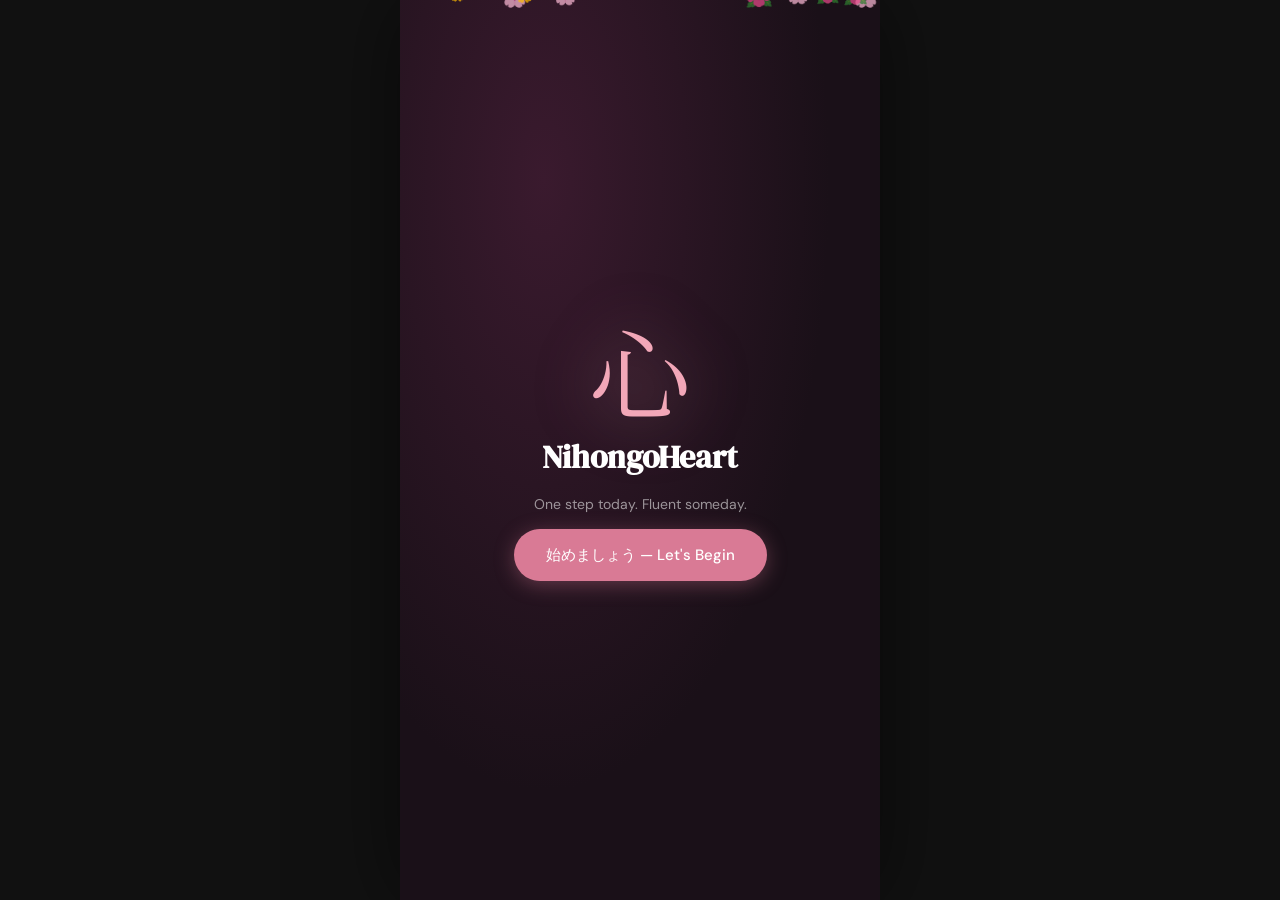
==== index.html @ d790dac0 "Update index.html" ====
<!DOCTYPE html>
<html lang="en">
<head>
<meta charset="UTF-8">
<meta name="viewport" content="width=device-width, initial-scale=1.0">
<title>NihongoHeart 心</title>
<link href="https://fonts.googleapis.com/css2?family=Noto+Serif+JP:wght@300;400;600&family=DM+Serif+Display:ital@0;1&family=DM+Sans:wght@300;400;500&display=swap" rel="stylesheet">
<style>
:root {
  --sakura:#f2a7b8; --sakura-deep:#d97a95; --ink:#1a1018;
  --paper:#fdf8f4; --warm-white:#fff9f5; --cream:#f5ede2;
  --moss:#5a7a5a; --gold:#c4923a; --slate:#4a3f4a; --muted:#8a7a8a;
  --border:rgba(26,16,24,0.12);
  --font-serif:'DM Serif Display','Noto Serif JP',serif;
  --font-body:'DM Sans',system-ui,sans-serif;
  --font-jp:'Noto Serif JP',serif;
}
*,*::before,*::after{box-sizing:border-box;margin:0;padding:0}
html,body{width:100%;height:100%;background:#111;font-family:var(--font-body);-webkit-font-smoothing:antialiased}

/* SCREEN SYSTEM */
.screen{position:fixed;inset:0;background:var(--paper);display:none;flex-direction:column;overflow:hidden;max-width:480px;margin:0 auto;opacity:0;transform:translateY(16px);transition:opacity .3s,transform .3s}
.screen.active{display:flex;opacity:1;transform:translateY(0)}
@media(min-width:480px){.screen{box-shadow:0 0 80px rgba(0,0,0,.5)}}

/* SPLASH */
#screen-splash{background:var(--ink);align-items:center;justify-content:center;text-align:center}
.splash-bg{position:absolute;inset:0;background:radial-gradient(ellipse at 30% 20%,#3a1a2e,var(--ink) 60%);pointer-events:none}
.splash-content{position:relative;z-index:2;display:flex;flex-direction:column;align-items:center;gap:16px;padding:40px 32px}
.kanji-hero{font-family:var(--font-jp);font-size:100px;color:var(--sakura);line-height:1;text-shadow:0 0 60px rgba(242,167,184,.5);animation:breathe 4s ease-in-out infinite}
@keyframes breathe{0%,100%{transform:scale(1)}50%{transform:scale(1.04)}}
.app-name{font-family:var(--font-serif);font-size:32px;color:#fff}
.tagline{font-size:14px;color:rgba(255,255,255,.55)}
.petals-container{position:absolute;inset:0;pointer-events:none;overflow:hidden;z-index:1}
.petal{position:absolute;top:-20px;animation:fallPetal linear infinite;opacity:.7}
@keyframes fallPetal{0%{transform:translateY(-20px) rotate(0deg);opacity:.8}100%{transform:translateY(110vh) rotate(720deg);opacity:0}}

/* BUTTONS */
.btn-primary{background:var(--sakura-deep);color:#fff;border:none;padding:16px 32px;border-radius:999px;font-family:var(--font-body);font-size:15px;font-weight:500;cursor:pointer;width:100%;max-width:320px;transition:transform .15s,background .15s;box-shadow:0 4px 20px rgba(217,122,149,.35)}
.btn-primary:hover{background:#c96a85;transform:translateY(-1px)}
.btn-primary:active{transform:translateY(0)}
.btn-secondary{background:transparent;border:1.5px solid var(--sakura-deep);color:var(--sakura-deep);padding:12px 28px;border-radius:999px;font-size:14px;font-weight:500;cursor:pointer;width:100%;max-width:320px}
.btn-secondary:hover{background:rgba(217,122,149,.08)}

/* ONBOARDING */
.onboarding-wrap{flex:1;display:flex;flex-direction:column;align-items:center;justify-content:center;padding:40px 28px;gap:20px;text-align:center}
.hana-avatar{font-size:52px;animation:bob 3s ease-in-out infinite}
@keyframes bob{0%,100%{transform:translateY(0)}50%{transform:translateY(-6px)}}
.onboarding-wrap h2{font-family:var(--font-serif);font-size:26px;color:var(--ink);line-height:1.25}
.ob-subtitle{font-size:14px;color:var(--muted);line-height:1.6;max-width:300px}
.ob-subtitle strong{color:var(--ink)}
.ob-subtitle small{font-size:12px}
.text-input{width:100%;max-width:320px;border:1.5px solid var(--border);border-radius:20px;padding:14px 18px;font-size:15px;font-family:var(--font-body);background:var(--warm-white);color:var(--ink);outline:none;transition:border-color .2s}
.text-input:focus{border-color:var(--sakura-deep);box-shadow:0 0 0 3px rgba(217,122,149,.15)}
.ob-progress{display:flex;justify-content:center;gap:8px;padding:20px}
.ob-dot{width:8px;height:8px;border-radius:50%;background:var(--border);transition:all .3s}
.ob-dot.active{background:var(--sakura-deep);transform:scale(1.3)}
.ob-dot.done{background:var(--moss)}
.api-hint{font-size:12px;color:var(--muted)}
.api-hint a{color:var(--sakura-deep)}

/* CHOICE CARDS */
.choice-grid{display:grid;grid-template-columns:1fr 1fr;gap:12px;width:100%;max-width:320px}
.choice-card{display:flex;flex-direction:column;align-items:center;gap:8px;padding:18px 12px;border:1.5px solid var(--border);border-radius:20px;background:var(--warm-white);font-size:13px;color:var(--slate);cursor:pointer;transition:all .2s}
.choice-card:hover{border-color:var(--sakura);background:rgba(242,167,184,.08)}
.choice-card.selected{border-color:var(--sakura-deep);background:rgba(217,122,149,.12);color:var(--sakura-deep);font-weight:500}
.choice-card .card-emoji{font-size:28px}

/* TIME CARDS */
.time-options{display:flex;gap:12px;width:100%;max-width:320px}
.time-card{flex:1;display:flex;flex-direction:column;align-items:center;gap:4px;padding:20px 8px;border:1.5px solid var(--border);border-radius:20px;background:var(--warm-white);cursor:pointer;transition:all .2s}
.time-card:hover{border-color:var(--sakura);background:rgba(242,167,184,.08)}
.time-card.selected{border-color:var(--sakura-deep);background:rgba(217,122,149,.12)}
.time-num{font-family:var(--font-serif);font-size:36px;color:var(--ink)}
.time-unit{font-size:11px;color:var(--muted);text-transform:uppercase;letter-spacing:1px}
.time-label{font-size:11px;color:var(--slate);margin-top:4px}

/* BLOCKER TAGS */
.blocker-list{display:flex;flex-wrap:wrap;gap:10px;max-width:320px;justify-content:center}
.blocker-tag{padding:10px 16px;border:1.5px solid var(--border);border-radius:999px;background:var(--warm-white);font-size:13px;color:var(--slate);cursor:pointer;transition:all .2s}
.blocker-tag:hover{border-color:var(--sakura)}
.blocker-tag.selected{border-color:var(--sakura-deep);background:rgba(217,122,149,.12);color:var(--sakura-deep);font-weight:500}

/* CHECK-IN */
.checkin-wrap{flex:1;padding:32px 24px;overflow-y:auto;display:flex;flex-direction:column;gap:24px}
.hana-bubble{display:flex;gap:12px;align-items:flex-start;background:var(--warm-white);border-radius:20px;padding:16px;border:1px solid var(--border)}
.hana-icon{font-size:28px;flex-shrink:0}
.hana-bubble p{font-size:15px;color:var(--slate);line-height:1.6}
.mood-label{font-size:14px;font-weight:500;color:var(--ink)}
.mood-row{display:flex;gap:8px}
.mood-btn{flex:1;display:flex;flex-direction:column;align-items:center;gap:4px;padding:12px 4px;border:1.5px solid var(--border);border-radius:20px;background:var(--warm-white);font-size:22px;cursor:pointer;transition:all .2s}
.mood-btn span{font-size:10px;color:var(--muted)}
.mood-btn:hover{border-color:var(--sakura);transform:scale(1.04)}
.mood-btn.selected{border-color:var(--sakura-deep);background:rgba(217,122,149,.1)}
#commitment-section{display:flex;flex-direction:column;gap:12px}

/* HOME */
.home-header{background:var(--ink);padding:48px 24px 24px;flex-shrink:0}
.home-top{display:flex;justify-content:space-between;align-items:flex-start;margin-bottom:16px}
.home-greet{font-size:13px;color:rgba(255,255,255,.5)}
.home-name{font-family:var(--font-serif);font-size:28px;color:#fff}
.xp-badge{display:flex;flex-direction:column;align-items:flex-end;gap:2px}
.xp-badge span:first-child{font-family:var(--font-jp);font-size:12px;color:var(--sakura)}
.xp-badge span:last-child{font-size:11px;color:rgba(255,255,255,.5)}
.streak-bar{display:flex;gap:16px}
.streak-item{font-size:13px;color:rgba(255,255,255,.6)}
.streak-item strong{color:var(--gold)}
.tasks-section{flex:1;padding:24px 20px;overflow-y:auto}
.section-title{font-size:12px;font-weight:500;letter-spacing:1px;text-transform:uppercase;color:var(--muted);margin-bottom:14px}
.task-list{display:flex;flex-direction:column;gap:12px}
.task-placeholder{text-align:center;padding:40px 20px;color:var(--muted);font-size:14px;display:flex;flex-direction:column;align-items:center;gap:16px}
.task-card{display:flex;align-items:center;gap:14px;background:var(--warm-white);border:1.5px solid var(--border);border-radius:20px;padding:16px;cursor:pointer;transition:all .2s}
.task-card:hover{border-color:var(--sakura);transform:translateX(3px)}
.task-card.completed{opacity:.55;border-color:var(--moss)}
.task-icon{font-size:28px;flex-shrink:0}
.task-info{flex:1}
.task-title{font-size:15px;font-weight:500;color:var(--ink)}
.task-meta{font-size:12px;color:var(--muted);margin-top:2px}
.task-xp{font-size:12px;color:var(--gold);font-weight:600}
.task-check{font-size:20px}
.unlock-section{padding:0 20px 12px}
.unlock-card{display:flex;align-items:center;gap:12px;background:rgba(196,146,58,.12);border:1.5px solid var(--gold);border-radius:20px;padding:14px 16px}
.unlock-icon{font-size:24px}
.unlock-card strong{font-size:14px;color:var(--ink)}
.unlock-card p{font-size:12px;color:var(--muted)}
.btn-unlock{margin-left:auto;background:var(--gold);color:#fff;border:none;padding:8px 16px;border-radius:999px;font-size:13px;cursor:pointer}
.fab-tutor{position:fixed;right:20px;bottom:80px;background:var(--sakura-deep);color:#fff;border:none;width:56px;height:56px;border-radius:50%;font-size:22px;cursor:pointer;display:flex;flex-direction:column;align-items:center;justify-content:center;gap:1px;box-shadow:0 4px 20px rgba(217,122,149,.4);z-index:10}
.fab-label{font-size:9px;font-family:var(--font-body);font-weight:500}

/* BOTTOM NAV */
.bottom-nav{display:flex;background:var(--warm-white);border-top:1px solid var(--border);padding:8px 4px;flex-shrink:0}
.nav-btn{flex:1;display:flex;flex-direction:column;align-items:center;gap:3px;background:none;border:none;font-size:20px;color:var(--muted);cursor:pointer;padding:6px 0;transition:color .2s}
.nav-btn span{font-size:10px;font-family:var(--font-body)}
.nav-btn.active,.nav-btn:hover{color:var(--sakura-deep)}

/* SCREEN HEADER */
.screen-header{display:flex;align-items:center;gap:12px;padding:52px 20px 16px;background:var(--warm-white);border-bottom:1px solid var(--border);flex-shrink:0}
.screen-header h2{font-family:var(--font-serif);font-size:22px;flex:1}
.back-btn{background:none;border:none;font-size:14px;color:var(--muted);cursor:pointer;padding:4px 0}
.counter-badge{background:var(--sakura);color:var(--ink);font-size:11px;font-weight:600;padding:4px 10px;border-radius:999px}

/* VOCAB */
.flashcard-arena{flex:1;display:flex;align-items:center;justify-content:center;padding:24px;perspective:1000px}
.flashcard{width:100%;max-width:340px;min-height:200px;position:relative;cursor:pointer;transform-style:preserve-3d;transition:transform .5s cubic-bezier(.23,1,.32,1)}
.flashcard.flipped{transform:rotateY(180deg)}
.card-front,.card-back{position:absolute;inset:0;border-radius:32px;display:flex;flex-direction:column;align-items:center;justify-content:center;gap:12px;padding:36px;backface-visibility:hidden;-webkit-backface-visibility:hidden;box-shadow:0 2px 16px rgba(26,16,24,.1)}
.card-front{background:var(--ink)}
.card-back{background:var(--warm-white);border:1.5px solid var(--border);transform:rotateY(180deg)}
.card-kanji{font-family:var(--font-jp);font-size:64px;color:var(--sakura);text-align:center}
.card-hint{font-size:12px;color:rgba(255,255,255,.4);letter-spacing:1px}
.card-reading{font-family:var(--font-jp);font-size:20px;color:var(--muted)}
.card-meaning{font-family:var(--font-serif);font-size:28px;color:var(--ink);text-align:center}
.card-example{font-size:13px;color:var(--muted);text-align:center;font-style:italic}
.card-actions{display:flex;gap:12px;padding:0 24px 16px}
.btn-forgot,.btn-knew{flex:1;padding:14px;border-radius:20px;font-size:14px;font-weight:500;cursor:pointer;border:none;transition:all .15s}
.btn-forgot{background:var(--cream);color:var(--slate)}
.btn-knew{background:var(--moss);color:#fff}
.vocab-xp-bar{padding:12px 24px;background:var(--warm-white);border-top:1px solid var(--border);display:flex;flex-direction:column;gap:8px;flex-shrink:0}
.xp-label{font-size:12px;color:var(--muted)}
.xp-progress{height:4px;background:var(--cream);border-radius:4px;overflow:hidden}
.xp-fill{height:100%;background:var(--gold);border-radius:4px;transition:width .5s ease}

/* TUTOR */
.tutor-header{display:flex;align-items:center;gap:12px;padding:52px 20px 16px;background:var(--ink);flex-shrink:0}
.tutor-title{display:flex;align-items:center;gap:10px;flex:1}
.tutor-title strong{color:#fff;font-size:16px}
.tutor-title small{color:rgba(255,255,255,.45);font-size:12px;display:block}
.tutor-avatar{font-size:32px}
.tutor-header .back-btn{color:rgba(255,255,255,.5)}
.chat-messages{flex:1;padding:20px 16px;overflow-y:auto;display:flex;flex-direction:column;gap:12px;background:var(--paper)}
.chat-bubble{max-width:80%;display:flex;flex-direction:column;gap:4px}
.chat-bubble.hana{align-self:flex-start}
.chat-bubble.user{align-self:flex-end}
.bubble-text{padding:12px 16px;border-radius:18px;font-size:14px;line-height:1.6;color:var(--ink)}
.chat-bubble.hana .bubble-text{background:var(--warm-white);border:1px solid var(--border);border-top-left-radius:4px}
.chat-bubble.user .bubble-text{background:var(--sakura-deep);color:#fff;border-top-right-radius:4px}
.bubble-text.loading{color:var(--muted);font-style:italic}
.quick-prompts{display:flex;gap:8px;padding:10px 16px;overflow-x:auto;flex-shrink:0;scrollbar-width:none}
.quick-prompts::-webkit-scrollbar{display:none}
.qp-btn{flex-shrink:0;background:var(--warm-white);border:1px solid var(--border);border-radius:999px;padding:7px 14px;font-size:12px;color:var(--slate);cursor:pointer;white-space:nowrap}
.qp-btn:hover{border-color:var(--sakura);color:var(--sakura-deep)}
.chat-input-row{display:flex;gap:8px;padding:12px 16px;background:var(--warm-white);border-top:1px solid var(--border);flex-shrink:0}
.chat-input{flex:1;border:1.5px solid var(--border);border-radius:20px;padding:10px 14px;font-size:14px;font-family:var(--font-body);resize:none;outline:none;background:var(--paper);max-height:100px}
.chat-input:focus{border-color:var(--sakura-deep)}
.send-btn{background:var(--sakura-deep);color:#fff;border:none;padding:10px 18px;border-radius:20px;font-size:14px;cursor:pointer;white-space:nowrap}
.send-btn:disabled{background:var(--muted);cursor:not-allowed}

/* PROGRESS */
.progress-scroll{flex:1;overflow-y:auto;padding:20px;display:flex;flex-direction:column;gap:20px}
.level-card{display:flex;align-items:center;gap:16px;background:var(--ink);border-radius:32px;padding:24px}
.level-kanji{font-family:var(--font-jp);font-size:44px;color:var(--sakura);flex-shrink:0}
.level-info{flex:1}
.level-info strong{font-size:18px;color:#fff;font-family:var(--font-serif)}
.level-info p{font-size:12px;color:rgba(255,255,255,.5);margin:4px 0 8px}
.level-bar{height:4px;background:rgba(255,255,255,.1);border-radius:4px;overflow:hidden}
.level-fill{height:100%;background:var(--sakura);border-radius:4px;transition:width .6s ease}
.stats-grid{display:grid;grid-template-columns:1fr 1fr;gap:12px}
.stat-tile{background:var(--warm-white);border:1px solid var(--border);border-radius:20px;padding:20px 16px;display:flex;flex-direction:column;gap:4px;text-align:center}
.stat-num{font-family:var(--font-serif);font-size:40px;color:var(--ink);line-height:1}
.stat-label{font-size:12px;color:var(--muted)}
.achievements-list{display:flex;flex-direction:column;gap:10px}
.achievement-item{display:flex;align-items:center;gap:12px;background:var(--warm-white);border:1px solid var(--border);border-radius:20px;padding:14px}
.ach-icon{font-size:28px}
.ach-text strong{font-size:14px;color:var(--ink)}
.ach-text small{font-size:12px;color:var(--muted)}
.week-chart{display:flex;gap:8px;align-items:flex-end;height:80px}
.week-bar-wrap{flex:1;display:flex;flex-direction:column;align-items:center;gap:4px}
.week-bar{width:100%;background:var(--cream);border-radius:4px 4px 0 0;min-height:4px;transition:height .5s ease}
.week-bar.has-data{background:var(--sakura)}
.week-day{font-size:10px;color:var(--muted)}

/* TASK SCREEN */
.task-content{flex:1;padding:20px;overflow-y:auto}
.task-loading{display:flex;flex-direction:column;align-items:center;gap:16px;padding:60px 20px}
.hana-spin{font-size:48px;animation:spin 2s linear infinite}
@keyframes spin{from{transform:rotate(0deg)}to{transform:rotate(360deg)}}
.task-loading p{color:var(--muted);font-size:14px}
.task-done-btn{margin:16px 20px;width:calc(100% - 40px)}
.grammar-content{display:flex;flex-direction:column;gap:16px}
.grammar-block{background:var(--warm-white);border:1px solid var(--border);border-radius:20px;padding:16px}
.grammar-block h4{font-size:12px;color:var(--muted);text-transform:uppercase;letter-spacing:1px;margin-bottom:8px}
.grammar-block p{font-size:14px;color:var(--slate);line-height:1.7}

/* TOAST */
.toast{position:fixed;bottom:90px;left:50%;transform:translateX(-50%) translateY(20px);background:var(--ink);color:#fff;padding:12px 24px;border-radius:999px;font-size:14px;opacity:0;transition:all .3s;pointer-events:none;z-index:9999;white-space:nowrap;max-width:300px;text-align:center}
.toast.show{opacity:1;transform:translateX(-50%) translateY(0)}

/* CELEBRATION */
.celebration-overlay{position:fixed;inset:0;background:rgba(26,16,24,.7);display:flex;align-items:center;justify-content:center;z-index:9000;padding:20px;backdrop-filter:blur(4px)}
.celebration-box{background:var(--paper);border-radius:32px;padding:40px 32px;text-align:center;display:flex;flex-direction:column;align-items:center;gap:12px;max-width:320px;width:100%;animation:popIn .4s cubic-bezier(.23,1,.32,1)}
@keyframes popIn{from{transform:scale(.8);opacity:0}to{transform:scale(1);opacity:1}}
.cel-emoji{font-size:64px}
.celebration-box h2{font-family:var(--font-serif);font-size:28px;color:var(--ink)}
.celebration-box p{font-size:14px;color:var(--muted)}
.xp-gained{font-family:var(--font-serif);font-size:32px;color:var(--gold)}
</style>
</head>
<body>

<!-- SPLASH -->
<div id="screen-splash" class="screen active">
  <div class="splash-bg"></div>
  <div class="splash-content">
    <div class="kanji-hero">心</div>
    <h1 class="app-name">NihongoHeart</h1>
    <p class="tagline">One step today. Fluent someday.</p>
    <button class="btn-primary" onclick="goTo('onboarding-1')">始めましょう — Let's Begin</button>
  </div>
  <div class="petals-container" id="petals"></div>
</div>

<!-- ONBOARDING 1 — Name -->
<div id="screen-onboarding-1" class="screen">
  <div class="onboarding-wrap">
    <div class="hana-avatar">🌸</div>
    <h2>こんにちは！</h2>
    <p class="ob-subtitle">I'm Hana-sensei, your study companion.<br>What's your name?</p>
    <input type="text" id="input-name" class="text-input" placeholder="Your first name..." maxlength="30"
      onkeydown="if(event.key==='Enter') saveName()">
    <button class="btn-primary" onclick="saveName()">Nice to meet you →</button>
  </div>
  <div class="ob-progress">
    <span class="ob-dot active"></span><span class="ob-dot"></span>
    <span class="ob-dot"></span><span class="ob-dot"></span><span class="ob-dot"></span>
  </div>
</div>

<!-- ONBOARDING 2 — Why -->
<div id="screen-onboarding-2" class="screen">
  <div class="onboarding-wrap">
    <div class="hana-avatar">✨</div>
    <h2>Why do you want to pass N2?</h2>
    <p class="ob-subtitle">There's no wrong answer.</p>
    <div class="choice-grid">
      <button class="choice-card" onclick="selectWhy(this,'work')"><span class="card-emoji">🏢</span><span>Work in Japan</span></button>
      <button class="choice-card" onclick="selectWhy(this,'anime')"><span class="card-emoji">🎌</span><span>Anime &amp; Manga</span></button>
      <button class="choice-card" onclick="selectWhy(this,'culture')"><span class="card-emoji">🍵</span><span>Love Japanese culture</span></button>
      <button class="choice-card" onclick="selectWhy(this,'personal')"><span class="card-emoji">⭐</span><span>Personal challenge</span></button>
    </div>
    <button class="btn-primary" onclick="saveWhy()">Continue →</button>
  </div>
  <div class="ob-progress">
    <span class="ob-dot done"></span><span class="ob-dot active"></span>
    <span class="ob-dot"></span><span class="ob-dot"></span><span class="ob-dot"></span>
  </div>
</div>

<!-- ONBOARDING 3 — Time -->
<div id="screen-onboarding-3" class="screen">
  <div class="onboarding-wrap">
    <div class="hana-avatar">⏰</div>
    <h2>How much time can you honestly study each day?</h2>
    <p class="ob-subtitle">No judgment. 5 minutes is genuinely enough. 🌱</p>
    <div class="time-options">
      <button class="time-card" id="time-5" onclick="selectTime(5)">
        <span class="time-num">5</span><span class="time-unit">min</span><span class="time-label">Just starting</span>
      </button>
      <button class="time-card" id="time-15" onclick="selectTime(15)">
        <span class="time-num">15</span><span class="time-unit">min</span><span class="time-label">Building habits</span>
      </button>
      <button class="time-card" id="time-30" onclick="selectTime(30)">
        <span class="time-num">30</span><span class="time-unit">min</span><span class="time-label">Serious study</span>
      </button>
    </div>
    <button class="btn-primary" onclick="saveTime()">Continue →</button>
  </div>
  <div class="ob-progress">
    <span class="ob-dot done"></span><span class="ob-dot done"></span>
    <span class="ob-dot active"></span><span class="ob-dot"></span><span class="ob-dot"></span>
  </div>
</div>

<!-- ONBOARDING 4 — Blockers -->
<div id="screen-onboarding-4" class="screen">
  <div class="onboarding-wrap">
    <div class="hana-avatar">🤍</div>
    <h2>What usually gets in the way?</h2>
    <p class="ob-subtitle">Select all that apply.</p>
    <div class="blocker-list">
      <button class="blocker-tag" onclick="toggleBlocker(this,'phone')">📱 Phone distractions</button>
      <button class="blocker-tag" onclick="toggleBlocker(this,'energy')">😴 Low energy</button>
      <button class="blocker-tag" onclick="toggleBlocker(this,'lost')">😵 Feeling lost</button>
      <button class="blocker-tag" onclick="toggleBlocker(this,'forgetting')">🔔 Forgetting</button>
      <button class="blocker-tag" onclick="toggleBlocker(this,'embarrassed')">😶 Feeling embarrassed</button>
    </div>
    <button class="btn-primary" onclick="saveBlockers()">Continue →</button>
  </div>
  <div class="ob-progress">
    <span class="ob-dot done"></span><span class="ob-dot done"></span>
    <span class="ob-dot done"></span><span class="ob-dot active"></span><span class="ob-dot"></span>
  </div>
</div>

<!-- ONBOARDING 5 — API Key -->
<div id="screen-onboarding-5" class="screen">
  <div class="onboarding-wrap">
    <div class="hana-avatar">🔑</div>
    <h2>One last thing!</h2>
    <p class="ob-subtitle">Paste your <strong>Gemini API key</strong> to activate Hana-sensei.<br><small>Stored only in your browser.</small></p>
    <input type="password" id="input-apikey" class="text-input" placeholder="AIza..."
      onkeydown="if(event.key==='Enter') saveApiKey()">
    <p class="api-hint">Free key at <a href="https://aistudio.google.com/app/apikey" target="_blank">aistudio.google.com</a></p>
    <button class="btn-primary" onclick="saveApiKey()">I'm ready — let's go! 🌸</button>
    <button class="btn-secondary" onclick="skipApiKey()" style="margin-top:8px">Skip for now</button>
  </div>
  <div class="ob-progress">
    <span class="ob-dot done"></span><span class="ob-dot done"></span>
    <span class="ob-dot done"></span><span class="ob-dot done"></span><span class="ob-dot active"></span>
  </div>
</div>

<!-- CHECK-IN -->
<div id="screen-checkin" class="screen">
  <div class="checkin-wrap">
    <div class="hana-bubble">
      <span class="hana-icon">🌸</span>
      <p id="checkin-greeting">How are you feeling today?</p>
    </div>
    <h3 class="mood-label">Your energy level:</h3>
    <div class="mood-row">
      <button class="mood-btn" onclick="selectMood(1)">😩<span>Low</span></button>
      <button class="mood-btn" onclick="selectMood(2)">😕<span>Meh</span></button>
      <button class="mood-btn" onclick="selectMood(3)">😊<span>OK</span></button>
      <button class="mood-btn" onclick="selectMood(4)">😄<span>Good</span></button>
      <button class="mood-btn" onclick="selectMood(5)">🤩<span>Great</span></button>
    </div>
    <div id="commitment-section" style="display:none">
      <h3 class="mood-label">Make a small commitment:</h3>
      <input type="text" id="commitment-input" class="text-input" placeholder='"I will study at 8pm in my bedroom"'>
      <button class="btn-primary" id="gen-btn" onclick="generateTasks()">
        <span id="gen-btn-text">Generate my tasks ✨</span>
        <span id="gen-btn-loader" style="display:none">Hana is thinking... 🌸</span>
      </button>
    </div>
  </div>
</div>

<!-- HOME -->
<div id="screen-home" class="screen">
  <div class="home-header">
    <div class="home-top">
      <div>
        <p class="home-greet" id="home-greeting">おはよう!</p>
        <h2 class="home-name" id="home-name">Friend</h2>
      </div>
      <div class="xp-badge">
        <span id="home-level">旅人</span>
        <span id="home-xp">0 XP</span>
      </div>
    </div>
    <div class="streak-bar">
      <div class="streak-item">🔥 <strong id="streak-count">0</strong> day streak</div>
      <div class="streak-item">⭐ <strong id="total-xp">0</strong> XP</div>
    </div>
  </div>
  <div class="tasks-section">
    <h3 class="section-title">Today's tiny tasks</h3>
    <div id="task-list" class="task-list">
      <div class="task-placeholder">
        <p>No tasks yet! Check in to get your tasks 🌸</p>
        <button class="btn-secondary" onclick="goTo('checkin')">Morning Check-in</button>
      </div>
    </div>
  </div>
  <div class="unlock-section" id="unlock-section" style="display:none">
    <div class="unlock-card">
      <span class="unlock-icon">📱</span>
      <div><strong>Social Media Unlocked!</strong><p>20 minutes earned</p></div>
      <button class="btn-unlock" onclick="useUnlock()">Use</button>
    </div>
  </div>
  <button class="fab-tutor" onclick="goTo('tutor')"><span>🌸</span><span class="fab-label">Hana</span></button>
  <nav class="bottom-nav">
    <button class="nav-btn active" onclick="goTo('home')">🏠<span>Home</span></button>
    <button class="nav-btn" onclick="goTo('checkin')">☀️<span>Check-in</span></button>
    <button class="nav-btn" onclick="goTo('vocab')">📚<span>Vocab</span></button>
    <button class="nav-btn" onclick="goTo('tutor')">🌸<span>Hana</span></button>
    <button class="nav-btn" onclick="goTo('progress')">📊<span>Progress</span></button>
  </nav>
</div>

<!-- VOCAB -->
<div id="screen-vocab" class="screen">
  <div class="screen-header">
    <button class="back-btn" onclick="goTo('home')">← Back</button>
    <h2>Vocabulary</h2>
    <span id="vocab-counter" class="counter-badge">1/10</span>
  </div>
  <div class="flashcard-arena">
    <div class="flashcard" id="flashcard" onclick="flipCard()">
      <div class="card-front">
        <div class="card-kanji" id="card-kanji">読む</div>
        <div class="card-hint">Tap to reveal</div>
      </div>
      <div class="card-back">
        <div class="card-reading" id="card-reading">よむ (yomu)</div>
        <div class="card-meaning" id="card-meaning">to read</div>
        <div class="card-example" id="card-example">本を読む — to read a book</div>
      </div>
    </div>
  </div>
  <div id="card-actions" class="card-actions" style="display:none">
    <button class="btn-forgot" onclick="vocabResult('forgot')">😅 Still learning</button>
    <button class="btn-knew" onclick="vocabResult('knew')">✓ Got it!</button>
  </div>
  <div class="vocab-xp-bar">
    <div class="xp-label">Session XP: <strong id="session-xp">0</strong></div>
    <div class="xp-progress"><div class="xp-fill" id="xp-fill" style="width:0%"></div></div>
  </div>
  <nav class="bottom-nav">
    <button class="nav-btn" onclick="goTo('home')">🏠<span>Home</span></button>
    <button class="nav-btn" onclick="goTo('checkin')">☀️<span>Check-in</span></button>
    <button class="nav-btn active" onclick="goTo('vocab')">📚<span>Vocab</span></button>
    <button class="nav-btn" onclick="goTo('tutor')">🌸<span>Hana</span></button>
    <button class="nav-btn" onclick="goTo('progress')">📊<span>Progress</span></button>
  </nav>
</div>

<!-- TUTOR -->
<div id="screen-tutor" class="screen">
  <div class="tutor-header">
    <button class="back-btn" onclick="goTo('home')">← Back</button>
    <div class="tutor-title">
      <span class="tutor-avatar">🌸</span>
      <div><strong>Hana-sensei</strong><small>Always here for you</small></div>
    </div>
  </div>
  <div class="chat-messages" id="chat-messages">
    <div class="chat-bubble hana">
      <div class="bubble-text">こんにちは！ I'm so happy you're here. Ask me anything about Japanese grammar or vocabulary! 🌸</div>
    </div>
  </div>
  <div class="quick-prompts" id="quick-prompts">
    <button class="qp-btn" onclick="quickPrompt('Explain ように grammar')">Explain ように</button>
    <button class="qp-btn" onclick="quickPrompt('Give me 3 N2 vocab words')">3 N2 words</button>
    <button class="qp-btn" onclick="quickPrompt('I feel unmotivated today')">I\'m unmotivated</button>
    <button class="qp-btn" onclick="quickPrompt('Make a short quiz for me')">Quiz me!</button>
  </div>
  <div class="chat-input-row">
    <textarea id="chat-input" class="chat-input" placeholder="Ask Hana anything..." rows="1"
      onkeydown="if(event.key==='Enter'&&!event.shiftKey){event.preventDefault();sendMessage()}"
      oninput="this.style.height='auto';this.style.height=Math.min(this.scrollHeight,100)+'px'"></textarea>
    <button class="send-btn" id="send-btn" onclick="sendMessage()">Send</button>
  </div>
</div>

<!-- PROGRESS -->
<div id="screen-progress" class="screen">
  <div class="screen-header">
    <button class="back-btn" onclick="goTo('home')">← Back</button>
    <h2>Your Progress</h2>
  </div>
  <div class="progress-scroll">
    <div class="level-card">
      <div class="level-kanji" id="prog-level-kanji">旅人</div>
      <div class="level-info">
        <strong id="prog-level-name">Traveler</strong>
        <p id="prog-xp-text">0 / 100 XP to next level</p>
        <div class="level-bar"><div class="level-fill" id="level-fill" style="width:0%"></div></div>
      </div>
    </div>
    <div class="stats-grid">
      <div class="stat-tile"><span class="stat-num" id="stat-streak">0</span><span class="stat-label">Day Streak 🔥</span></div>
      <div class="stat-tile"><span class="stat-num" id="stat-words">0</span><span class="stat-label">Words Learned 📖</span></div>
      <div class="stat-tile"><span class="stat-num" id="stat-sessions">0</span><span class="stat-label">Sessions 🎯</span></div>
      <div class="stat-tile"><span class="stat-num" id="stat-xp">0</span><span class="stat-label">Total XP ⭐</span></div>
    </div>
    <h3 class="section-title">Achievements</h3>
    <div id="achievements-list" class="achievements-list"></div>
    <h3 class="section-title">This week</h3>
    <div class="week-chart" id="week-chart"></div>
  </div>
  <nav class="bottom-nav">
    <button class="nav-btn" onclick="goTo('home')">🏠<span>Home</span></button>
    <button class="nav-btn" onclick="goTo('checkin')">☀️<span>Check-in</span></button>
    <button class="nav-btn" onclick="goTo('vocab')">📚<span>Vocab</span></button>
    <button class="nav-btn" onclick="goTo('tutor')">🌸<span>Hana</span></button>
    <button class="nav-btn active" onclick="goTo('progress')">📊<span>Progress</span></button>
  </nav>
</div>

<!-- TASK SCREEN -->
<div id="screen-task" class="screen">
  <div class="screen-header">
    <button class="back-btn" onclick="goTo('home')">← Back</button>
    <h2 id="task-screen-title">Study</h2>
  </div>
  <div class="task-content" id="task-content">
    <div class="task-loading"><div class="hana-spin">🌸</div><p>Hana is preparing your lesson...</p></div>
  </div>
  <button class="btn-primary task-done-btn" id="task-done-btn" style="display:none" onclick="completeTask()">
    ✓ Task Complete! +<span id="task-xp-reward">20</span> XP
  </button>
</div>

<!-- TOAST -->
<div id="toast" class="toast"></div>

<!-- CELEBRATION -->
<div id="celebration" class="celebration-overlay" style="display:none">
  <div class="celebration-box">
    <div class="cel-emoji" id="cel-emoji">🎉</div>
    <h2 id="cel-title">Wonderful!</h2>
    <p id="cel-msg">You completed a task!</p>
    <div class="xp-gained">+<span id="cel-xp">20</span> XP</div>
    <button class="btn-primary" onclick="closeCelebration()">Keep going! 💪</button>
  </div>
</div>

<script>
// ── API KEY — paste yours here ─────────────────────────────────────
var API_KEY = "AIzaSyBMMmFwSs1oKEdIajTyxIg5mFFTO9KZMMw";
// ──────────────────────────────────────────────────────────────────

var GEMINI_URL = "https://generativelanguage.googleapis.com/v1beta/models/gemini-2.0-flash:generateContent?key=";

// ── VOCAB DATA ─────────────────────────────────────────────────────
var VOCAB = [
  {k:"読む",r:"よむ (yomu)",m:"to read",e:"本を読む — to read a book"},
  {k:"聞く",r:"きく (kiku)",m:"to listen / ask",e:"音楽を聞く — to listen to music"},
  {k:"書く",r:"かく (kaku)",m:"to write",e:"手紙を書く — to write a letter"},
  {k:"話す",r:"はなす (hanasu)",m:"to speak",e:"日本語を話す — to speak Japanese"},
  {k:"覚える",r:"おぼえる (oboeru)",m:"to memorize",e:"単語を覚える — memorize vocab"},
  {k:"忘れる",r:"わすれる (wasureru)",m:"to forget",e:"名前を忘れた — I forgot the name"},
  {k:"調べる",r:"しらべる (shiraberu)",m:"to look up",e:"辞書で調べる — look up in a dictionary"},
  {k:"確認する",r:"かくにんする (kakunin suru)",m:"to confirm",e:"予約を確認する — confirm a reservation"},
  {k:"決める",r:"きめる (kimeru)",m:"to decide",e:"計画を決める — decide on a plan"},
  {k:"集める",r:"あつめる (atsumeru)",m:"to collect",e:"情報を集める — gather information"},
  {k:"比べる",r:"くらべる (kuraberu)",m:"to compare",e:"価格を比べる — compare prices"},
  {k:"続ける",r:"つづける (tsuzukeru)",m:"to continue",e:"勉強を続ける — continue studying"},
  {k:"伝える",r:"つたえる (tsutaeru)",m:"to convey",e:"気持ちを伝える — convey feelings"},
  {k:"受ける",r:"うける (ukeru)",m:"to receive / take",e:"試験を受ける — take an exam"},
  {k:"増える",r:"ふえる (fueru)",m:"to increase",e:"人口が増える — population increases"},
  {k:"減る",r:"へる (heru)",m:"to decrease",e:"体重が減る — weight decreases"},
  {k:"気づく",r:"きづく (kiduku)",m:"to notice",e:"間違いに気づく — notice a mistake"},
  {k:"諦める",r:"あきらめる (akirameru)",m:"to give up",e:"夢を諦めない — don't give up"},
  {k:"頑張る",r:"がんばる (ganbaru)",m:"to do one's best",e:"試験に頑張る — do your best"},
  {k:"努力",r:"どりょく (doryoku)",m:"effort",e:"努力を続ける — keep making effort"},
  {k:"経験",r:"けいけん (keiken)",m:"experience",e:"経験を積む — gain experience"},
  {k:"目標",r:"もくひょう (mokuhyou)",m:"goal / target",e:"目標を達成する — achieve a goal"},
  {k:"成功",r:"せいこう (seikou)",m:"success",e:"成功を祝う — celebrate success"},
  {k:"失敗",r:"しっぱい (shippai)",m:"failure",e:"失敗から学ぶ — learn from failure"},
  {k:"機会",r:"きかい (kikai)",m:"opportunity",e:"機会を活かす — make use of an opportunity"},
  {k:"問題",r:"もんだい (mondai)",m:"problem",e:"問題を解く — solve a problem"},
  {k:"方法",r:"ほうほう (houhou)",m:"method / way",e:"別の方法を試す — try another method"},
  {k:"理由",r:"りゆう (riyuu)",m:"reason",e:"理由を説明する — explain the reason"},
  {k:"結果",r:"けっか (kekka)",m:"result",e:"結果を確認する — check the result"},
  {k:"影響",r:"えいきょう (eikyou)",m:"influence",e:"社会に影響する — influence society"}
];

// ── STATE ──────────────────────────────────────────────────────────
function sGet(k,d){try{var v=localStorage.getItem("nhk_"+k);return v!==null?JSON.parse(v):d;}catch(e){return d;}}
function sSet(k,v){try{localStorage.setItem("nhk_"+k,JSON.stringify(v));}catch(e){}}
function getUser(){return sGet("user",{name:"",why:"",minutes:15,blockers:[],streak:0,longestStreak:0,totalXp:0,wordsLearned:0,sessionsCompleted:0,lastStudyDate:null,achievements:[],weekActivity:[0,0,0,0,0,0,0]});}
function saveUser(u){sSet("user",u);}

// ── LEVELS ─────────────────────────────────────────────────────────
var LEVELS=[{min:0,max:100,k:"旅人",n:"Traveler"},{min:101,max:500,k:"学生",n:"Student"},{min:501,max:1500,k:"修行者",n:"Apprentice"},{min:1501,max:3500,k:"侍",n:"Samurai"},{min:3501,max:99999,k:"先生",n:"Sensei"}];
function getLevel(xp){for(var i=0;i<LEVELS.length;i++){if(xp>=LEVELS[i].min&&xp<=LEVELS[i].max)return LEVELS[i];}return LEVELS[0];}

// ── NAVIGATION ─────────────────────────────────────────────────────
var currentScreen = "splash";
function goTo(id){
  var prev=document.getElementById("screen-"+currentScreen);
  var next=document.getElementById("screen-"+id);
  if(!next){showToast("Screen not found: "+id);return;}
  if(prev)prev.classList.remove("active");
  currentScreen=id;
  next.classList.add("active");
  if(id==="home")refreshHome();
  if(id==="vocab")startVocab();
  if(id==="progress")refreshProgress();
  if(id==="checkin")refreshCheckin();
}

// ── ONBOARDING ─────────────────────────────────────────────────────
var selectedWhy = "";
var selectedTime = 0;

function saveName(){
  var v=document.getElementById("input-name").value.trim();
  if(!v){showToast("Please enter your name 😊");return;}
  var u=getUser();u.name=v;saveUser(u);
  goTo("onboarding-2");
}

function selectWhy(btn,val){
  document.querySelectorAll(".choice-card").forEach(function(c){c.classList.remove("selected");});
  btn.classList.add("selected");
  selectedWhy=val;
}

function saveWhy(){
  if(!selectedWhy){showToast("Pick one that feels right 🌸");return;}
  var u=getUser();u.why=selectedWhy;saveUser(u);
  goTo("onboarding-3");
}

function selectTime(mins){
  document.querySelectorAll(".time-card").forEach(function(c){c.classList.remove("selected");});
  document.getElementById("time-"+mins).classList.add("selected");
  selectedTime=mins;
}

function saveTime(){
  if(!selectedTime){showToast("Tap a time to select it 🕐");return;}
  var u=getUser();u.minutes=selectedTime;saveUser(u);
  goTo("onboarding-4");
}

function toggleBlocker(btn,val){btn.classList.toggle("selected");}

function saveBlockers(){
  var sel=[];
  document.querySelectorAll(".blocker-tag.selected").forEach(function(el){sel.push(el.textContent.trim());});
  var u=getUser();u.blockers=sel;saveUser(u);
  goTo("onboarding-5");
}

function saveApiKey(){
  var hardcoded = API_KEY !== "YOUR_API_KEY_HERE";
  if(hardcoded){sSet("onboarded",true);goTo("checkin");return;}
  var v=document.getElementById("input-apikey").value.trim();
  if(!v.startsWith("AIza")){showToast("Paste a valid Gemini key (starts with AIza...)");return;}
  sSet("apikey",v);
  sSet("onboarded",true);
  goTo("checkin");
}

function skipApiKey(){sSet("onboarded",true);goTo("checkin");}

// ── CHECK-IN ───────────────────────────────────────────────────────
var currentMood = 3;

function refreshCheckin(){
  var u=getUser();
  var h=new Date().getHours();
  var greet=h<12?"Good morning":h<17?"Good afternoon":"Good evening";
  var el=document.getElementById("checkin-greeting");
  if(el)el.textContent=greet+", "+(u.name||"friend")+"! How are you feeling today? 🌸";
  var cs=document.getElementById("commitment-section");
  if(cs)cs.style.display="none";
  document.querySelectorAll(".mood-btn").forEach(function(b){b.classList.remove("selected");});
}

function selectMood(n){
  currentMood=n;
  document.querySelectorAll(".mood-btn").forEach(function(b){b.classList.remove("selected");});
  var btns=document.querySelectorAll(".mood-btn");
  if(btns[n-1])btns[n-1].classList.add("selected");
  var cs=document.getElementById("commitment-section");
  if(cs)cs.style.display="flex";
}

function generateTasks(){
  var key=API_KEY!=="YOUR_API_KEY_HERE"?API_KEY:sGet("apikey","");
  var btn=document.getElementById("gen-btn");
  var t=document.getElementById("gen-btn-text");
  var l=document.getElementById("gen-btn-loader");
  if(btn)btn.disabled=true;
  if(t)t.style.display="none";
  if(l)l.style.display="inline";

  var u=getUser();
  var count=u.minutes>=30?3:u.minutes>=15?2:1;
  var dur=Math.floor(u.minutes/count);

  if(!key){
    // No key — use fallback tasks
    var tasks=fallbackTasks(count,dur);
    finishTaskGen(tasks);
    return;
  }

  var prompt="Return ONLY a JSON array, no markdown, no explanation.\nGenerate "+count+" JLPT N2 study tasks for "+u.name+".\nMood: "+currentMood+"/5. Time: "+u.minutes+" min. Each max "+dur+" min.\n"+(currentMood<=2?"Make tasks very easy.\n":"")+(currentMood>=4?"One task can be harder.\n":"")+"Mix types (vocab,grammar,reading). Warm encouraging titles. icon=emoji. xp_reward=10-30.\nReturn ONLY: [{\"title\":\"\",\"type\":\"\",\"duration_min\":5,\"description\":\"\",\"xp_reward\":15,\"icon\":\"\"}]";

  callGemini(prompt,key,400).then(function(text){
    try{
      text=text.replace(/```json|```/g,"").trim();
      var tasks=JSON.parse(text);
      if(!Array.isArray(tasks))throw new Error("not array");
      finishTaskGen(tasks.slice(0,count));
    }catch(e){
      finishTaskGen(fallbackTasks(count,dur));
    }
  }).catch(function(){finishTaskGen(fallbackTasks(count,dur));});
}

function finishTaskGen(tasks){
  var btn=document.getElementById("gen-btn");
  var t=document.getElementById("gen-btn-text");
  var l=document.getElementById("gen-btn-loader");
  if(btn)btn.disabled=false;
  if(t)t.style.display="inline";
  if(l)l.style.display="none";
  var ci=document.getElementById("commitment-input");
  var commitment=ci?ci.value.trim():"";
  sSet("dailyPlan",{date:new Date().toDateString(),tasks:tasks,commitment:commitment,mood:currentMood});
  currentTasks=tasks.map(function(t){return Object.assign({},t,{completed:false});});
  goTo("home");
}

function fallbackTasks(count,dur){
  var all=[
    {title:"5 Quick Vocabulary Flashcards 🌸",type:"vocab",duration_min:dur,description:"Review 5 N2 words.",xp_reward:15,icon:"📚"},
    {title:"Ask Hana a Grammar Question",type:"grammar",duration_min:dur,description:"Ask Hana about an N2 grammar point.",xp_reward:20,icon:"📝"},
    {title:"Read a Short Passage",type:"reading",duration_min:dur,description:"Ask Hana for a short N2 reading.",xp_reward:25,icon:"📖"}
  ];
  return all.slice(0,count);
}

// ── HOME ───────────────────────────────────────────────────────────
var currentTasks = [];
var activeTaskIndex = -1;

function refreshHome(){
  var u=getUser();
  var h=new Date().getHours();
  var jp=h<12?"おはよう":h<17?"こんにちは":"こんばんは";
  setText("home-greeting",jp+"!");
  setText("home-name",u.name||"Friend");
  var lv=getLevel(u.totalXp);
  setText("home-level",lv.k);
  setText("home-xp",u.totalXp+" XP");
  setText("streak-count",u.streak);
  setText("total-xp",u.totalXp);

  if(currentTasks.length===0){
    var plan=sGet("dailyPlan",null);
    if(plan&&plan.date===new Date().toDateString()){
      currentTasks=plan.tasks.map(function(t){return Object.assign({},t,{completed:false});});
    }
  }

  if(currentTasks.length>0){renderTasks();}
  else{
    var tl=document.getElementById("task-list");
    if(tl)tl.innerHTML='<div class="task-placeholder"><p>No tasks yet! Check in to get your tasks 🌸</p><button class="btn-secondary" onclick="goTo(\'checkin\')">Morning Check-in</button></div>';
  }
  checkUnlock();
}

function renderTasks(){
  var tl=document.getElementById("task-list");
  if(!tl)return;
  tl.innerHTML=currentTasks.map(function(t,i){
    return '<div class="task-card'+(t.completed?" completed":"")+ '" onclick="startTask('+i+')">'+'<span class="task-icon">'+(t.icon||"📝")+'</span>'+'<div class="task-info"><div class="task-title">'+t.title+'</div><div class="task-meta">'+t.type+' · '+t.duration_min+' min</div></div>'+'<span class="task-xp">+'+t.xp_reward+' XP</span>'+'<span class="task-check">'+(t.completed?"✅":"○")+'</span></div>';
  }).join("");
}

function setText(id,val){var el=document.getElementById(id);if(el)el.textContent=val;}

// ── TASK SCREEN ────────────────────────────────────────────────────
function startTask(idx){
  var task=currentTasks[idx];
  if(!task)return;
  if(task.completed){showToast("Already done! ✅");return;}
  activeTaskIndex=idx;
  setText("task-screen-title",task.title);
  setText("task-xp-reward",task.xp_reward);
  var tdb=document.getElementById("task-done-btn");
  if(tdb)tdb.style.display="none";
  var tc=document.getElementById("task-content");
  if(tc)tc.innerHTML='<div class="task-loading"><div class="hana-spin">🌸</div><p>Hana is preparing your lesson...</p></div>';
  goTo("task");

  var u=getUser();
  var key=API_KEY!=="YOUR_API_KEY_HERE"?API_KEY:sGet("apikey","");
  if(!key){
    if(tc)tc.innerHTML='<div class="grammar-block"><p>Chat with Hana in the Hana tab to get a lesson on this topic! 🌸</p></div>';
    if(tdb)tdb.style.display="block";
    return;
  }

  var prompt="";
  if(task.type==="grammar"){
    prompt="Grammar lesson for JLPT N2. Task: "+task.title+". Use these plain-text labels:\nSUMMARY: one simple line\nPATTERN: structure\nEXAMPLE 1: Japanese — English\nEXAMPLE 2: Japanese — English\nTIP: memory trick\nUnder 150 words. End warmly.";
  }else if(task.type==="vocab"){
    prompt="Vocab lesson for JLPT N2. Give 5 N2 words using:\nWORD: kanji — reading — meaning\nEXAMPLE: sentence — translation\nWarm tone. End with encouragement.";
  }else{
    prompt="Create a warm N2 study activity for "+u.name+". Task: "+task.title+". Description: "+task.description+". Personal tone, under 150 words. End with a small exercise.";
  }

  callGemini(prompt,key,600).then(function(text){
    if(tc)tc.innerHTML=formatLesson(text);
    if(tdb)tdb.style.display="block";
  });
}

function formatLesson(text){
  var labels=["SUMMARY","PATTERN","EXAMPLE 1","EXAMPLE 2","TIP","WORD","EXAMPLE"];
  var lines=text.split("\n").filter(function(l){return l.trim();});
  var html='<div class="grammar-content">';
  lines.forEach(function(line){
    var matched=null;
    for(var i=0;i<labels.length;i++){if(line.toUpperCase().indexOf(labels[i]+":")===0){matched=labels[i];break;}}
    if(matched){html+='<div class="grammar-block"><h4>'+matched+'</h4><p>'+line.substring(matched.length+1).trim()+'</p></div>';}
    else if(line.trim()){html+='<div class="grammar-block"><p>'+line+'</p></div>';}
  });
  return html+'</div>';
}

function completeTask(){
  if(activeTaskIndex<0)return;
  var task=currentTasks[activeTaskIndex];
  task.completed=true;
  var u=getUser();
  u.totalXp+=task.xp_reward;
  u.sessionsCompleted=(u.sessionsCompleted||0)+1;
  var today=new Date().toDateString();
  var yesterday=new Date(Date.now()-86400000).toDateString();
  if(u.lastStudyDate!==today){
    if(u.lastStudyDate===yesterday){u.streak=(u.streak||0)+1;}
    else{u.streak=1;}
    u.lastStudyDate=today;
    var day=new Date().getDay();
    if(!u.weekActivity)u.weekActivity=[0,0,0,0,0,0,0];
    u.weekActivity[day]=(u.weekActivity[day]||0)+task.xp_reward;
  }
  if(u.streak>(u.longestStreak||0))u.longestStreak=u.streak;
  if(u.sessionsCompleted>=1&&u.achievements.indexOf("first_step")<0)u.achievements.push("first_step");
  if(u.streak>=7&&u.achievements.indexOf("week_warrior")<0)u.achievements.push("week_warrior");
  if(u.totalXp>=100&&u.achievements.indexOf("xp_100")<0)u.achievements.push("xp_100");
  if(currentTasks.every(function(t){return t.completed;})){
    sSet("unlock_earned",{earnedAt:Date.now(),used:false});
    showToast("🎉 All done! 20 min social media unlocked!");
  }
  saveUser(u);
  var msgs=[
    {e:"🎉",h:"Wonderful!",b:"\""+task.title+"\" — done!"},
    {e:"🌸",h:"Hana is proud!",b:"Every small step adds up!"},
    {e:"⭐",h:"You did it!",b:"Your Japanese is getting stronger!"},
    {e:"🌱",h:"Growing!",b:"Tiny steps every day — that's the secret."}
  ];
  var m=msgs[Math.floor(Math.random()*msgs.length)];
  setText("cel-emoji",m.e);setText("cel-title",m.h);setText("cel-msg",m.b);setText("cel-xp",task.xp_reward);
  var cv=document.getElementById("celebration");
  if(cv)cv.style.display="flex";
}

function closeCelebration(){
  var cv=document.getElementById("celebration");
  if(cv)cv.style.display="none";
  goTo("home");
}

// ── VOCAB ──────────────────────────────────────────────────────────
var vocabDeck=[], vocabIndex=0, sessionXp=0;

function startVocab(){
  vocabDeck=VOCAB.slice().sort(function(){return Math.random()-.5;}).slice(0,10);
  vocabIndex=0;sessionXp=0;
  renderCard();
  var xf=document.getElementById("xp-fill");if(xf)xf.style.width="0%";
  setText("session-xp","0");
}

function renderCard(){
  var c=vocabDeck[vocabIndex];
  if(!c){vocabDone();return;}
  setText("card-kanji",c.k);setText("card-reading",c.r);
  setText("card-meaning",c.m);setText("card-example",c.e);
  setText("vocab-counter",(vocabIndex+1)+"/"+vocabDeck.length);
  var fc=document.getElementById("flashcard");if(fc)fc.classList.remove("flipped");
  var ca=document.getElementById("card-actions");if(ca)ca.style.display="none";
}

function flipCard(){
  var fc=document.getElementById("flashcard");if(!fc)return;
  fc.classList.toggle("flipped");
  var ca=document.getElementById("card-actions");
  if(fc.classList.contains("flipped")){setTimeout(function(){if(ca)ca.style.display="flex";},300);}
  else{if(ca)ca.style.display="none";}
}

function vocabResult(res){
  var xp=res==="knew"?5:2;sessionXp+=xp;
  setText("session-xp",sessionXp);
  var xf=document.getElementById("xp-fill");
  if(xf)xf.style.width=Math.min(100,(sessionXp/(vocabDeck.length*5))*100)+"%";
  if(res==="knew"){var u=getUser();u.wordsLearned=(u.wordsLearned||0)+1;saveUser(u);}
  vocabIndex++;
  if(vocabIndex>=vocabDeck.length)vocabDone();else renderCard();
}

function vocabDone(){
  var u=getUser();u.totalXp+=sessionXp;saveUser(u);
  setText("cel-emoji","🌸");setText("cel-title","Session done!");
  setText("cel-msg","Great vocab practice!");setText("cel-xp",sessionXp);
  var cv=document.getElementById("celebration");if(cv)cv.style.display="flex";
}

// ── TUTOR CHAT ─────────────────────────────────────────────────────
var chatHistory=[];

function sendMessage(){
  var input=document.getElementById("chat-input");
  if(!input)return;
  var msg=input.value.trim();if(!msg)return;
  input.value="";input.style.height="auto";
  appendBubble("user",msg);
  var qp=document.getElementById("quick-prompts");if(qp)qp.style.display="none";
  var loadId="load-"+Date.now();
  appendBubble("hana","🌸 thinking...",loadId,true);
  var sb=document.getElementById("send-btn");if(sb)sb.disabled=true;

  var key=API_KEY!=="YOUR_API_KEY_HERE"?API_KEY:sGet("apikey","");
  if(!key){
    var lb=document.getElementById(loadId);
    if(lb)lb.querySelector(".bubble-text").textContent="Please add your Gemini API key to chat with me! 🔑";
    if(sb)sb.disabled=false;return;
  }

  var u=getUser();
  var sys="You are Hana-sensei, a warm encouraging Japanese tutor. Student: "+(u.name||"Friend")+", Streak: "+u.streak+" days, XP: "+u.totalXp+". NEVER say 'wrong'. Always end with encouragement. Max 5 sentences. 1-2 emojis max.";
  var hist=chatHistory.slice(-6).map(function(m){return(m.r==="user"?"Student":"Hana")+": "+m.t;}).join("\n");
  var full=hist?"Conversation so far:\n"+hist+"\n\nStudent: "+msg:msg;

  callGemini(sys+"\n\n---\n"+full,key,500).then(function(reply){
    if(sb)sb.disabled=false;
    var lb=document.getElementById(loadId);
    if(lb)lb.querySelector(".bubble-text").textContent=reply;
    chatHistory.push({r:"user",t:msg});chatHistory.push({r:"hana",t:reply});
    if(chatHistory.length>20)chatHistory=chatHistory.slice(-20);
    var msgs=document.getElementById("chat-messages");
    if(msgs)msgs.scrollTop=msgs.scrollHeight;
  });
}

function quickPrompt(msg){
  var i=document.getElementById("chat-input");if(i)i.value=msg;
  sendMessage();
}

function appendBubble(role,text,id,loading){
  var div=document.createElement("div");
  div.className="chat-bubble "+role;
  if(id)div.id=id;
  div.innerHTML='<div class="bubble-text'+(loading?" loading":"")+'">'+text+'</div>';
  var msgs=document.getElementById("chat-messages");
  if(msgs){msgs.appendChild(div);msgs.scrollTop=msgs.scrollHeight;}
}

// ── PROGRESS ───────────────────────────────────────────────────────
function refreshProgress(){
  var u=getUser();
  var lv=getLevel(u.totalXp);
  var idx=LEVELS.indexOf(lv);
  var next=LEVELS[idx+1]||lv;
  var pct=next!==lv?Math.min(100,((u.totalXp-lv.min)/(next.min-lv.min))*100):100;
  setText("prog-level-kanji",lv.k);setText("prog-level-name",lv.n);
  setText("prog-xp-text",u.totalXp+" / "+next.min+" XP to next level");
  var lf=document.getElementById("level-fill");if(lf)lf.style.width=pct+"%";
  setText("stat-streak",u.streak||0);setText("stat-words",u.wordsLearned||0);
  setText("stat-sessions",u.sessionsCompleted||0);setText("stat-xp",u.totalXp||0);
  var ACHS=[
    {id:"first_step",icon:"👣",title:"First Step",desc:"Completed your first task"},
    {id:"week_warrior",icon:"🔥",title:"Week Warrior",desc:"7-day streak!"},
    {id:"xp_100",icon:"⭐",title:"First Hundred",desc:"Earned 100 XP"}
  ];
  var list=document.getElementById("achievements-list");
  var earned=ACHS.filter(function(a){return(u.achievements||[]).indexOf(a.id)>-1;});
  if(list)list.innerHTML=earned.length===0?'<p style="color:var(--muted);font-size:14px;text-align:center;padding:20px">Complete tasks to earn achievements! 🏅</p>':earned.map(function(a){return'<div class="achievement-item"><span class="ach-icon">'+a.icon+'</span><div class="ach-text"><strong>'+a.title+'</strong><br><small>'+a.desc+'</small></div></div>';}).join("");
  var days=["S","M","T","W","T","F","S"];
  var act=u.weekActivity||[0,0,0,0,0,0,0];
  var mx=Math.max.apply(null,act.concat([1]));
  var wc=document.getElementById("week-chart");
  if(wc)wc.innerHTML=days.map(function(d,i){var h=Math.round((act[i]/mx)*60);return'<div class="week-bar-wrap"><div class="week-bar'+(act[i]>0?" has-data":"")+'" style="height:'+(h||4)+'px"></div><span class="week-day">'+d+'</span></div>';}).join("");
}

// ── SOCIAL UNLOCK ──────────────────────────────────────────────────
function checkUnlock(){
  var u=sGet("unlock_earned",null);
  var el=document.getElementById("unlock-section");
  if(el)el.style.display=(u&&!u.used)?"block":"none";
}
function useUnlock(){
  var u=sGet("unlock_earned",null);if(!u||u.used)return;
  u.used=true;sSet("unlock_earned",u);
  var el=document.getElementById("unlock-section");if(el)el.style.display="none";
  showToast("📱 20 minutes unlocked! Enjoy your break 🌸",5000);
  setTimeout(function(){showToast("Break time over! Ready to study? 🌸",5000);},20*60*1000);
}

// ── GEMINI API CALL ────────────────────────────────────────────────
function callGemini(prompt,key,maxTokens){
  var url="https://generativelanguage.googleapis.com/v1beta/models/gemini-2.0-flash:generateContent?key="+(key||API_KEY);
  return fetch(url,{
    method:"POST",
    headers:{"Content-Type":"application/json"},
    body:JSON.stringify({contents:[{parts:[{text:prompt}]}],generationConfig:{temperature:0.85,maxOutputTokens:maxTokens||600}})
  }).then(function(r){return r.json();}).then(function(d){
    try{return d.candidates[0].content.parts[0].text;}
    catch(e){return "Hana is taking a quick tea break — try again in a moment! 🍵";}
  }).catch(function(){return "Hana is taking a quick tea break — try again in a moment! 🍵";});
}

// ── TOAST ──────────────────────────────────────────────────────────
function showToast(msg,dur){
  var t=document.getElementById("toast");if(!t)return;
  t.textContent=msg;t.classList.add("show");
  setTimeout(function(){t.classList.remove("show");},dur||3000);
}

// ── FALLING PETALS ─────────────────────────────────────────────────
function createPetals(){
  var c=document.getElementById("petals");if(!c)return;
  for(var i=0;i<14;i++){
    var p=document.createElement("div");p.className="petal";
    p.textContent=["🌸","🌺","🌼"][Math.floor(Math.random()*3)];
    p.style.left=(Math.random()*100)+"%";
    p.style.fontSize=(12+Math.random()*14)+"px";
    p.style.animationDuration=(5+Math.random()*7)+"s";
    p.style.animationDelay=(Math.random()*10)+"s";
    c.appendChild(p);
  }
}

// ── BOOT ───────────────────────────────────────────────────────────
createPetals();
setTimeout(function(){
  var onboarded=sGet("onboarded",false);
  var hasKey=API_KEY!=="YOUR_API_KEY_HERE"||sGet("apikey","");
  if(onboarded&&hasKey){goTo("home");}
  // else stay on splash
},800);
</script>
</body>
</html>
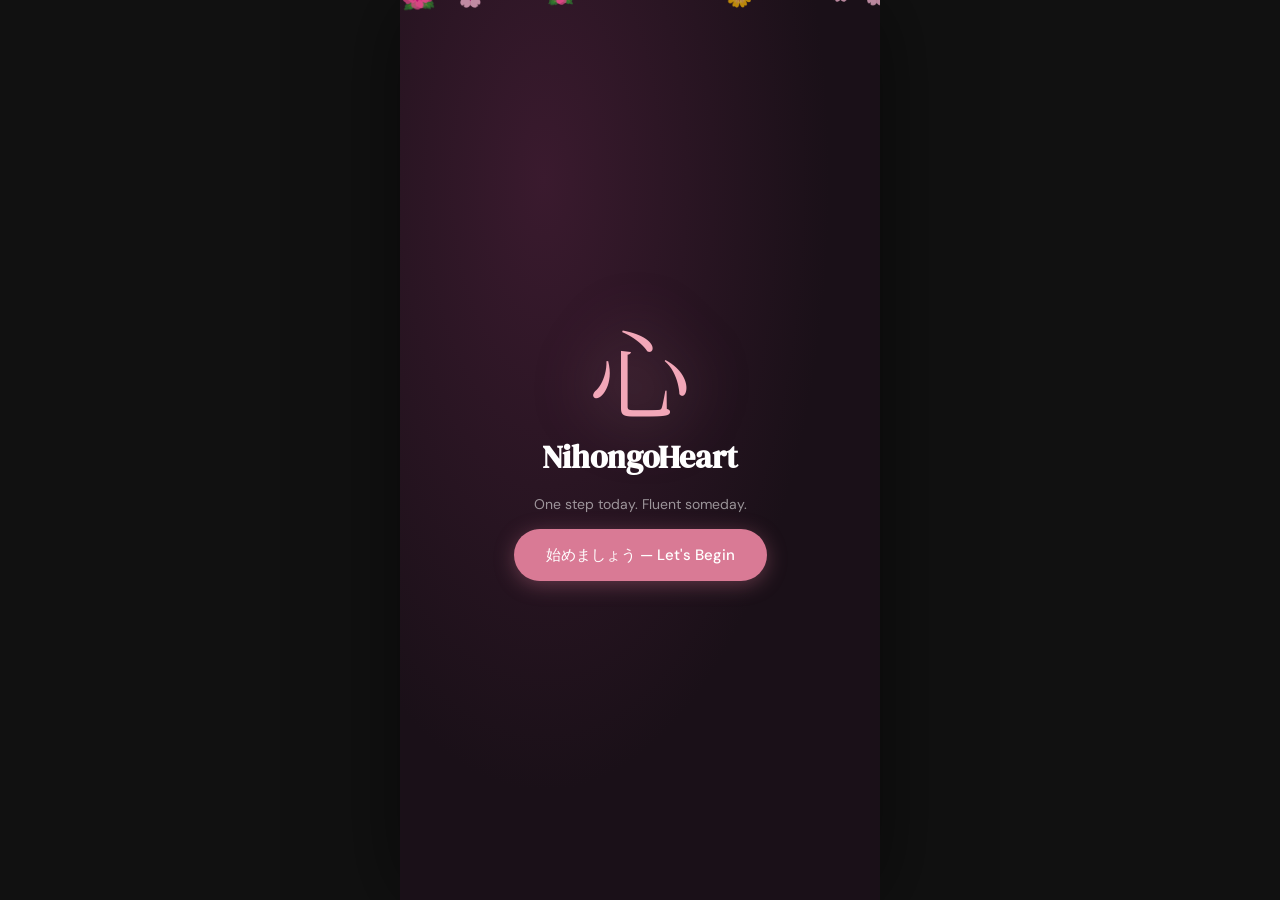
==== commit 28b21299: "Update index.html" ====
--- a/index.html
+++ b/index.html
@@ -552,7 +552,7 @@
 var API_KEY = "AIzaSyBMMmFwSs1oKEdIajTyxIg5mFFTO9KZMMw";
 // ──────────────────────────────────────────────────────────────────
 
-var GEMINI_URL = "https://generativelanguage.googleapis.com/v1beta/models/gemini-2.0-flash:generateContent?key=";
+var GEMINI_URL = "https://generativelanguage.googleapis.com/v1beta/models/gemini-1.5-flash:generateContent?key=";
 
 // ── VOCAB DATA ─────────────────────────────────────────────────────
 var VOCAB = [
@@ -1024,7 +1024,7 @@
 
 // ── GEMINI API CALL ────────────────────────────────────────────────
 function callGemini(prompt,key,maxTokens){
-  var url="https://generativelanguage.googleapis.com/v1beta/models/gemini-2.0-flash:generateContent?key="+(key||API_KEY);
+  var url="https://generativelanguage.googleapis.com/v1beta/models/gemini-1.5-flash:generateContent?key="+(key||API_KEY);
   return fetch(url,{
     method:"POST",
     headers:{"Content-Type":"application/json"},
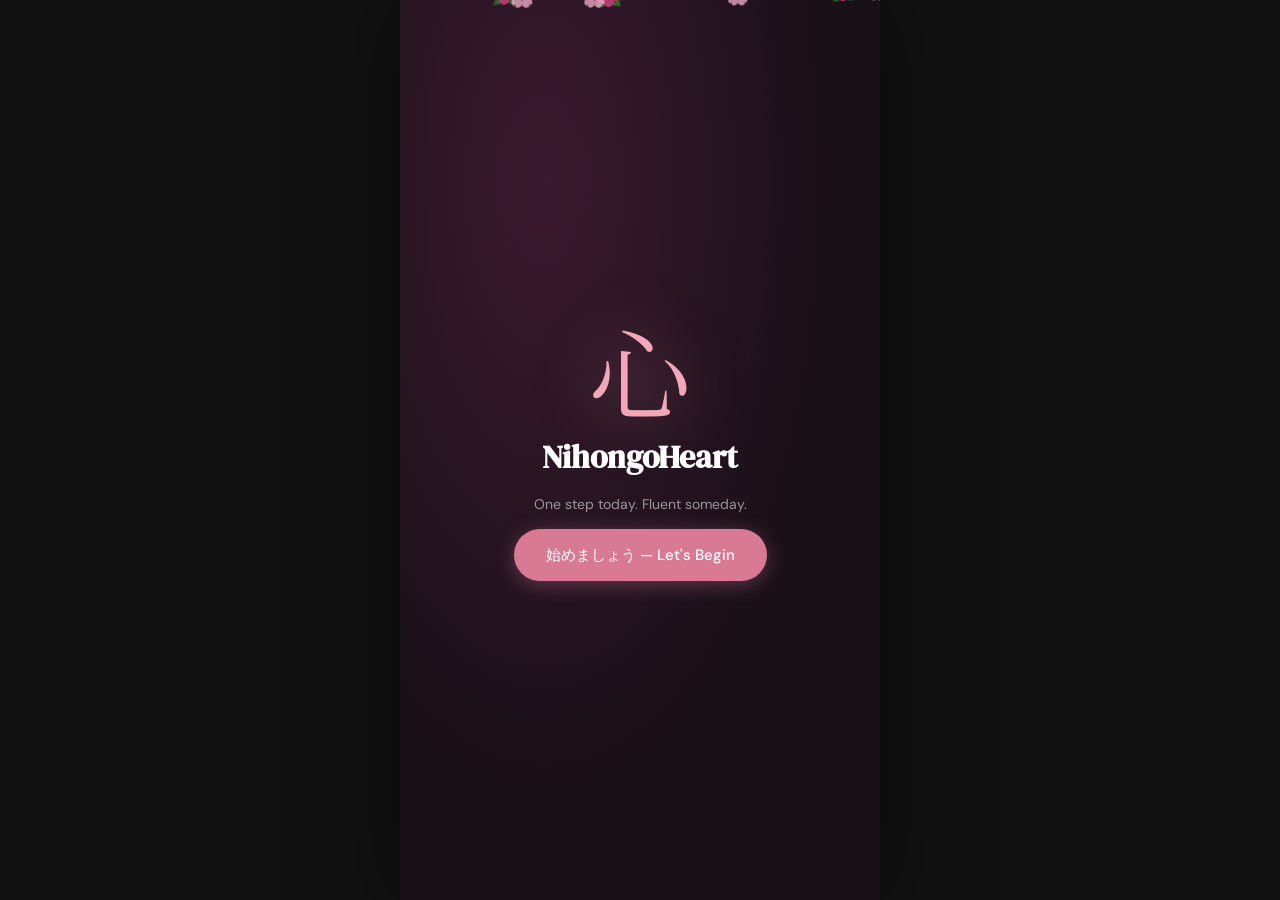
==== commit bddd78a0: "Update index.html" ====
--- a/index.html
+++ b/index.html
@@ -549,7 +549,7 @@
 
 <script>
 // ── API KEY — paste yours here ─────────────────────────────────────
-var API_KEY = "AIzaSyBMMmFwSs1oKEdIajTyxIg5mFFTO9KZMMw";
+var API_KEY = "AIzaSyBgkVUBdC9TPot1QhrcHP66uoT4Czb-VX4";
 // ──────────────────────────────────────────────────────────────────
 
 var GEMINI_URL = "https://generativelanguage.googleapis.com/v1beta/models/gemini-1.5-flash:generateContent?key=";
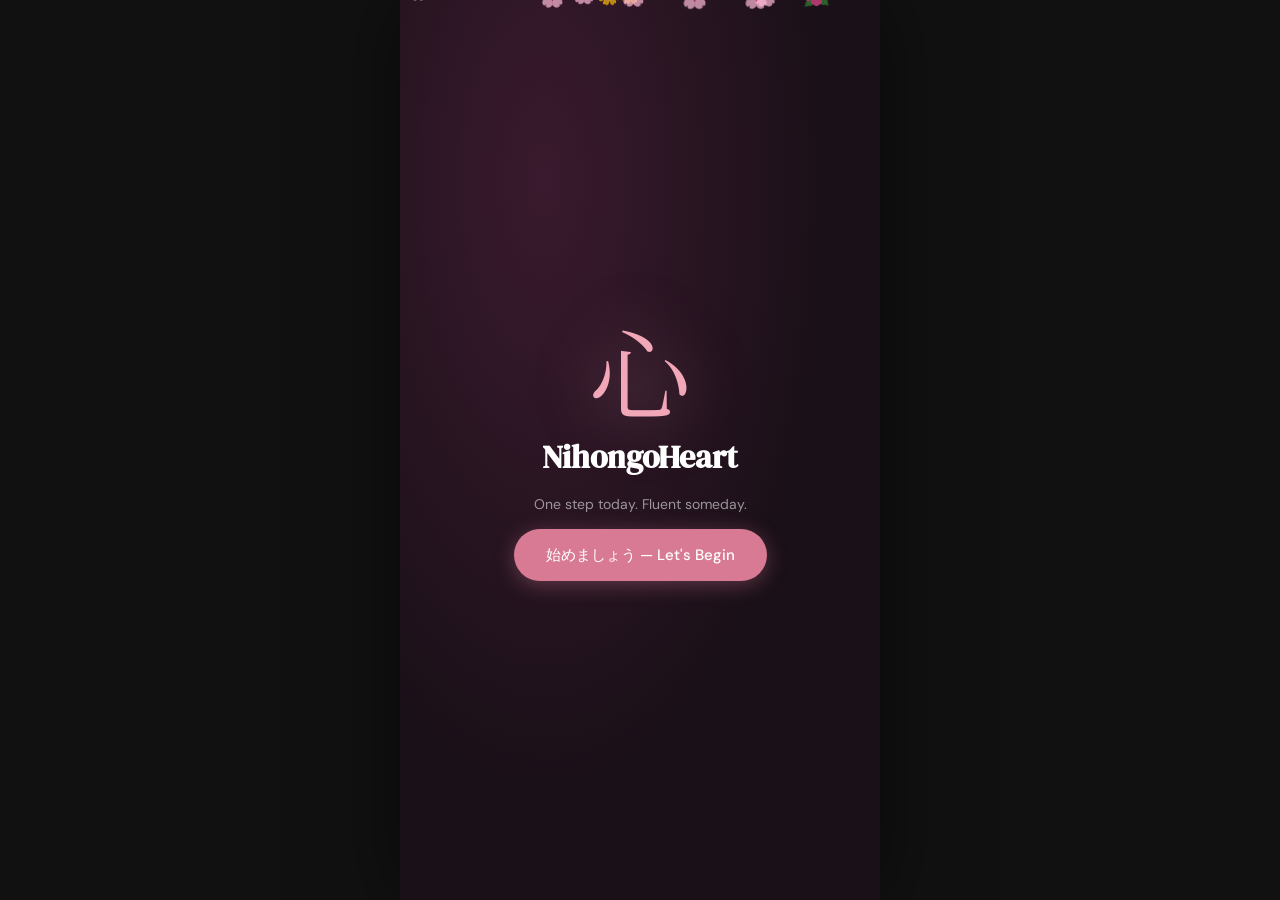
==== commit 35a842d8: "Update index.html" ====
--- a/index.html
+++ b/index.html
@@ -552,7 +552,7 @@
 var API_KEY = "AIzaSyBgkVUBdC9TPot1QhrcHP66uoT4Czb-VX4";
 // ──────────────────────────────────────────────────────────────────
 
-var GEMINI_URL = "https://generativelanguage.googleapis.com/v1beta/models/gemini-1.5-flash:generateContent?key=";
+var GEMINI_URL = "https://generativelanguage.googleapis.com/v1beta/models/gemini-pro:generateContent?key=";
 
 // ── VOCAB DATA ─────────────────────────────────────────────────────
 var VOCAB = [
@@ -1024,15 +1024,20 @@
 
 // ── GEMINI API CALL ────────────────────────────────────────────────
 function callGemini(prompt,key,maxTokens){
-  var url="https://generativelanguage.googleapis.com/v1beta/models/gemini-1.5-flash:generateContent?key="+(key||API_KEY);
+  var url="https://generativelanguage.googleapis.com/v1beta/models/gemini-pro:generateContent?key="+(key||API_KEY);
   return fetch(url,{
     method:"POST",
     headers:{"Content-Type":"application/json"},
     body:JSON.stringify({contents:[{parts:[{text:prompt}]}],generationConfig:{temperature:0.85,maxOutputTokens:maxTokens||600}})
   }).then(function(r){return r.json();}).then(function(d){
+    console.log("Gemini raw response:", JSON.stringify(d));
+    if(d.error){
+      console.error("Gemini error:", d.error.message, "code:", d.error.code);
+      return "Error " + d.error.code + ": " + d.error.message;
+    }
     try{return d.candidates[0].content.parts[0].text;}
-    catch(e){return "Hana is taking a quick tea break — try again in a moment! 🍵";}
-  }).catch(function(){return "Hana is taking a quick tea break — try again in a moment! 🍵";});
+    catch(e){console.error("Parse error:",e,d);return "Hana is taking a quick tea break — try again in a moment! 🍵";}
+  }).catch(function(e){console.error("Fetch failed:",e);return "Fetch error: "+e.message;});
 }
 
 // ── TOAST ──────────────────────────────────────────────────────────
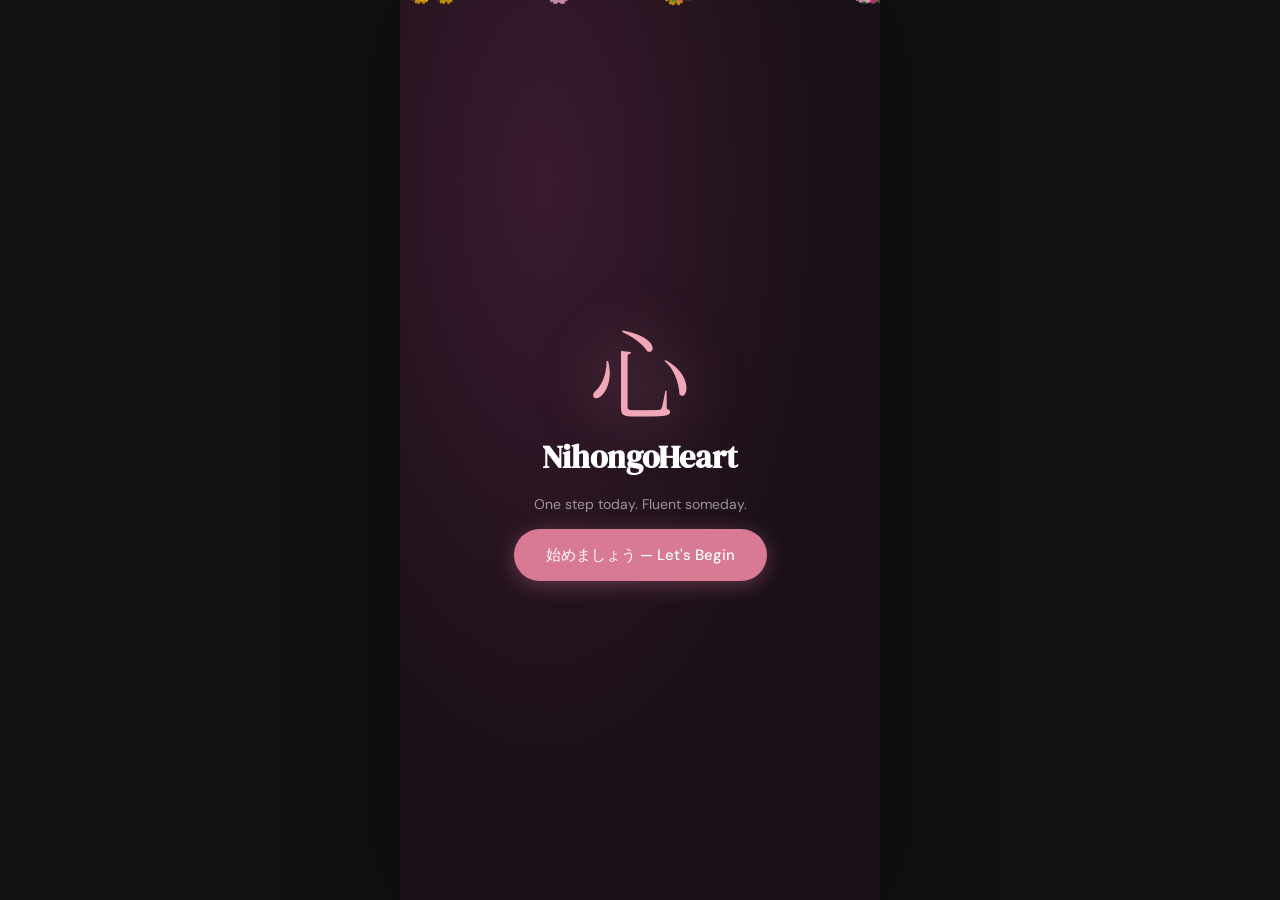
==== commit 6b63bfc8: "Update index.html" ====
--- a/index.html
+++ b/index.html
@@ -552,7 +552,7 @@
 var API_KEY = "AIzaSyBgkVUBdC9TPot1QhrcHP66uoT4Czb-VX4";
 // ──────────────────────────────────────────────────────────────────
 
-var GEMINI_URL = "https://generativelanguage.googleapis.com/v1beta/models/gemini-pro:generateContent?key=";
+var GEMINI_URL = "https://generativelanguage.googleapis.com/v1beta/models/gemini-1.5-flash-latest:generateContent?key=";
 
 // ── VOCAB DATA ─────────────────────────────────────────────────────
 var VOCAB = [
@@ -1024,7 +1024,7 @@
 
 // ── GEMINI API CALL ────────────────────────────────────────────────
 function callGemini(prompt,key,maxTokens){
-  var url="https://generativelanguage.googleapis.com/v1beta/models/gemini-pro:generateContent?key="+(key||API_KEY);
+  var url="https://generativelanguage.googleapis.com/v1beta/models/gemini-1.5-flash-latest:generateContent?key="+(key||API_KEY);
   return fetch(url,{
     method:"POST",
     headers:{"Content-Type":"application/json"},
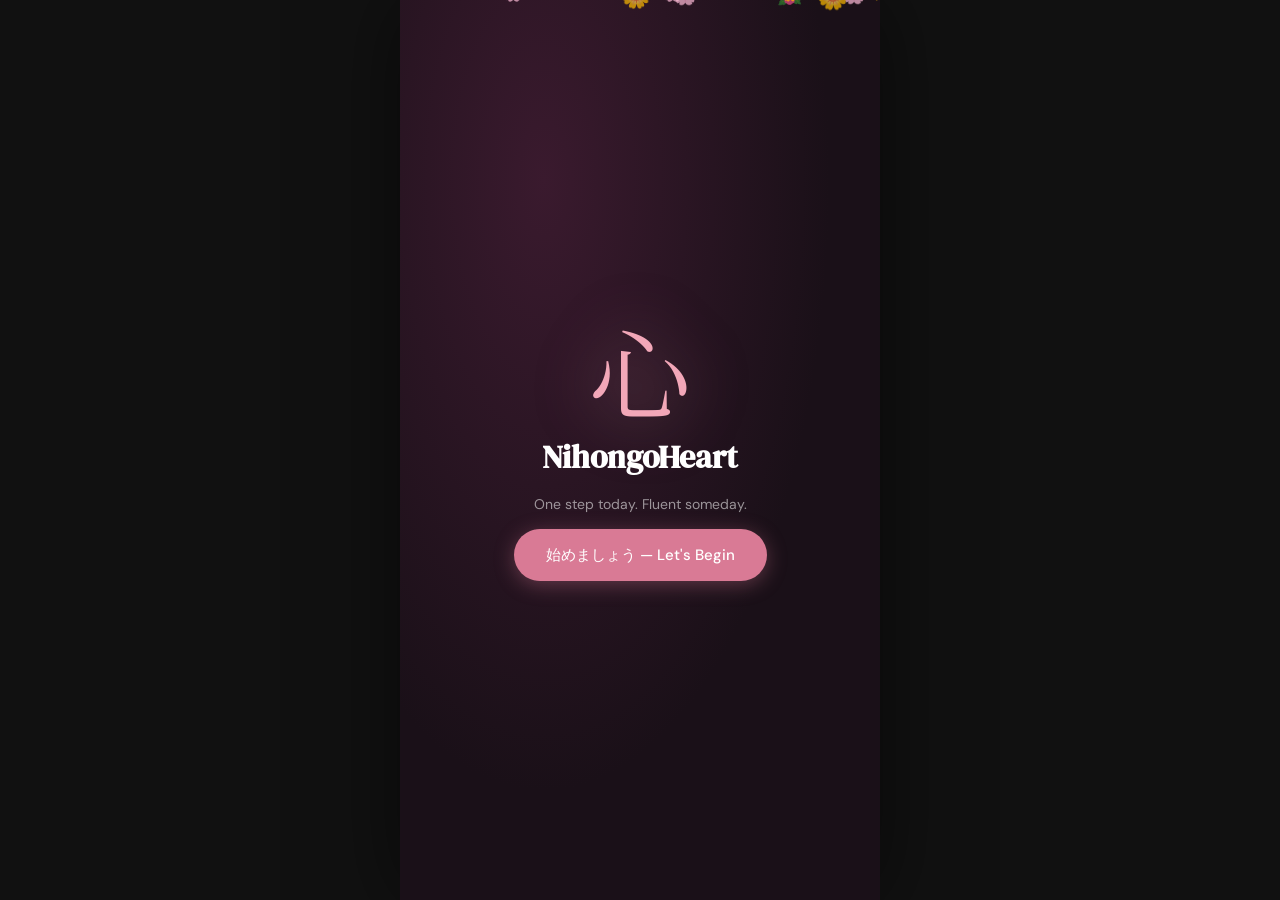
==== commit 4e38bdaa: "Update index.html" ====
--- a/index.html
+++ b/index.html
@@ -549,10 +549,10 @@
 
 <script>
 // ── API KEY — paste yours here ─────────────────────────────────────
-var API_KEY = "AIzaSyBgkVUBdC9TPot1QhrcHP66uoT4Czb-VX4";
+var API_KEY = "";
 // ──────────────────────────────────────────────────────────────────
 
-var GEMINI_URL = "https://generativelanguage.googleapis.com/v1beta/models/gemini-1.5-flash-latest:generateContent?key=";
+var GEMINI_URL = "https://generativelanguage.googleapis.com/v1/models/gemini-1.5-flash:generateContent?key=";
 
 // ── VOCAB DATA ─────────────────────────────────────────────────────
 var VOCAB = [
@@ -658,8 +658,6 @@
 }
 
 function saveApiKey(){
-  var hardcoded = API_KEY !== "YOUR_API_KEY_HERE";
-  if(hardcoded){sSet("onboarded",true);goTo("checkin");return;}
   var v=document.getElementById("input-apikey").value.trim();
   if(!v.startsWith("AIza")){showToast("Paste a valid Gemini key (starts with AIza...)");return;}
   sSet("apikey",v);
@@ -693,7 +691,7 @@
 }
 
 function generateTasks(){
-  var key=API_KEY!=="YOUR_API_KEY_HERE"?API_KEY:sGet("apikey","");
+  var key=sGet("apikey","");
   var btn=document.getElementById("gen-btn");
   var t=document.getElementById("gen-btn-text");
   var l=document.getElementById("gen-btn-loader");
@@ -805,7 +803,7 @@
   goTo("task");
 
   var u=getUser();
-  var key=API_KEY!=="YOUR_API_KEY_HERE"?API_KEY:sGet("apikey","");
+  var key=sGet("apikey","");
   if(!key){
     if(tc)tc.innerHTML='<div class="grammar-block"><p>Chat with Hana in the Hana tab to get a lesson on this topic! 🌸</p></div>';
     if(tdb)tdb.style.display="block";
@@ -944,7 +942,7 @@
   appendBubble("hana","🌸 thinking...",loadId,true);
   var sb=document.getElementById("send-btn");if(sb)sb.disabled=true;
 
-  var key=API_KEY!=="YOUR_API_KEY_HERE"?API_KEY:sGet("apikey","");
+  var key=sGet("apikey","");
   if(!key){
     var lb=document.getElementById(loadId);
     if(lb)lb.querySelector(".bubble-text").textContent="Please add your Gemini API key to chat with me! 🔑";
@@ -1024,7 +1022,7 @@
 
 // ── GEMINI API CALL ────────────────────────────────────────────────
 function callGemini(prompt,key,maxTokens){
-  var url="https://generativelanguage.googleapis.com/v1beta/models/gemini-1.5-flash-latest:generateContent?key="+(key||API_KEY);
+  var url="https://generativelanguage.googleapis.com/v1/models/gemini-1.5-flash:generateContent?key="+key;
   return fetch(url,{
     method:"POST",
     headers:{"Content-Type":"application/json"},
@@ -1065,7 +1063,7 @@
 createPetals();
 setTimeout(function(){
   var onboarded=sGet("onboarded",false);
-  var hasKey=API_KEY!=="YOUR_API_KEY_HERE"||sGet("apikey","");
+  var hasKey=sGet("apikey","");
   if(onboarded&&hasKey){goTo("home");}
   // else stay on splash
 },800);
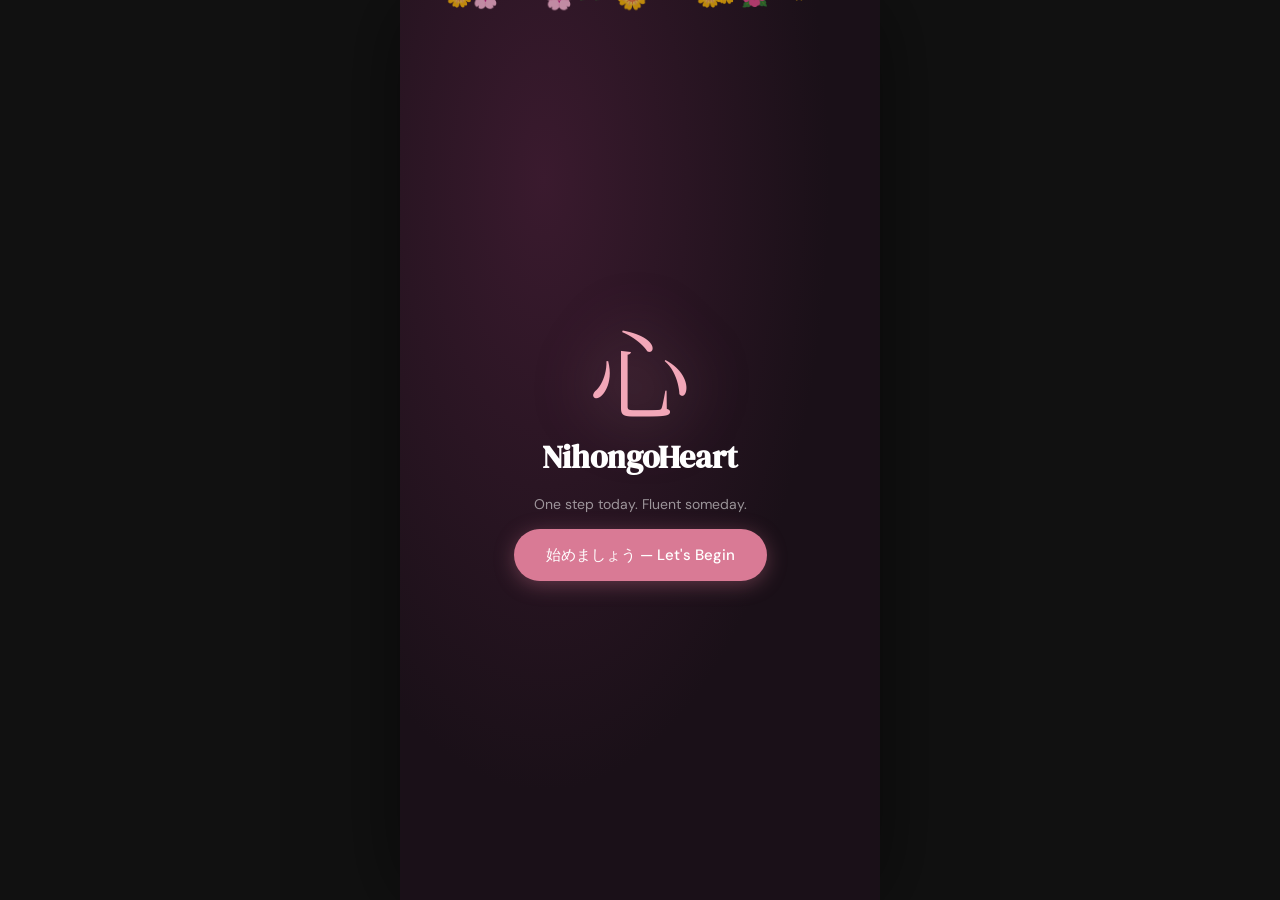
==== commit 4b81e5aa: "Update index.html" ====
--- a/index.html
+++ b/index.html
@@ -337,9 +337,9 @@
     <div class="hana-avatar">🔑</div>
     <h2>One last thing!</h2>
     <p class="ob-subtitle">Paste your <strong>Gemini API key</strong> to activate Hana-sensei.<br><small>Stored only in your browser.</small></p>
-    <input type="password" id="input-apikey" class="text-input" placeholder="AIza..."
+    <input type="password" id="input-apikey" class="text-input" placeholder="Paste your Gemini API key here..."
       onkeydown="if(event.key==='Enter') saveApiKey()">
-    <p class="api-hint">Free key at <a href="https://aistudio.google.com/app/apikey" target="_blank">aistudio.google.com</a></p>
+    <p class="api-hint">Get a free key at <a href="https://aistudio.google.com/app/apikey" target="_blank">aistudio.google.com</a></p>
     <button class="btn-primary" onclick="saveApiKey()">I'm ready — let's go! 🌸</button>
     <button class="btn-secondary" onclick="skipApiKey()" style="margin-top:8px">Skip for now</button>
   </div>
@@ -659,7 +659,7 @@
 
 function saveApiKey(){
   var v=document.getElementById("input-apikey").value.trim();
-  if(!v.startsWith("AIza")){showToast("Paste a valid Gemini key (starts with AIza...)");return;}
+  if(!v||v.length < 10){showToast("Please paste your API key first 🔑");return;}
   sSet("apikey",v);
   sSet("onboarded",true);
   goTo("checkin");
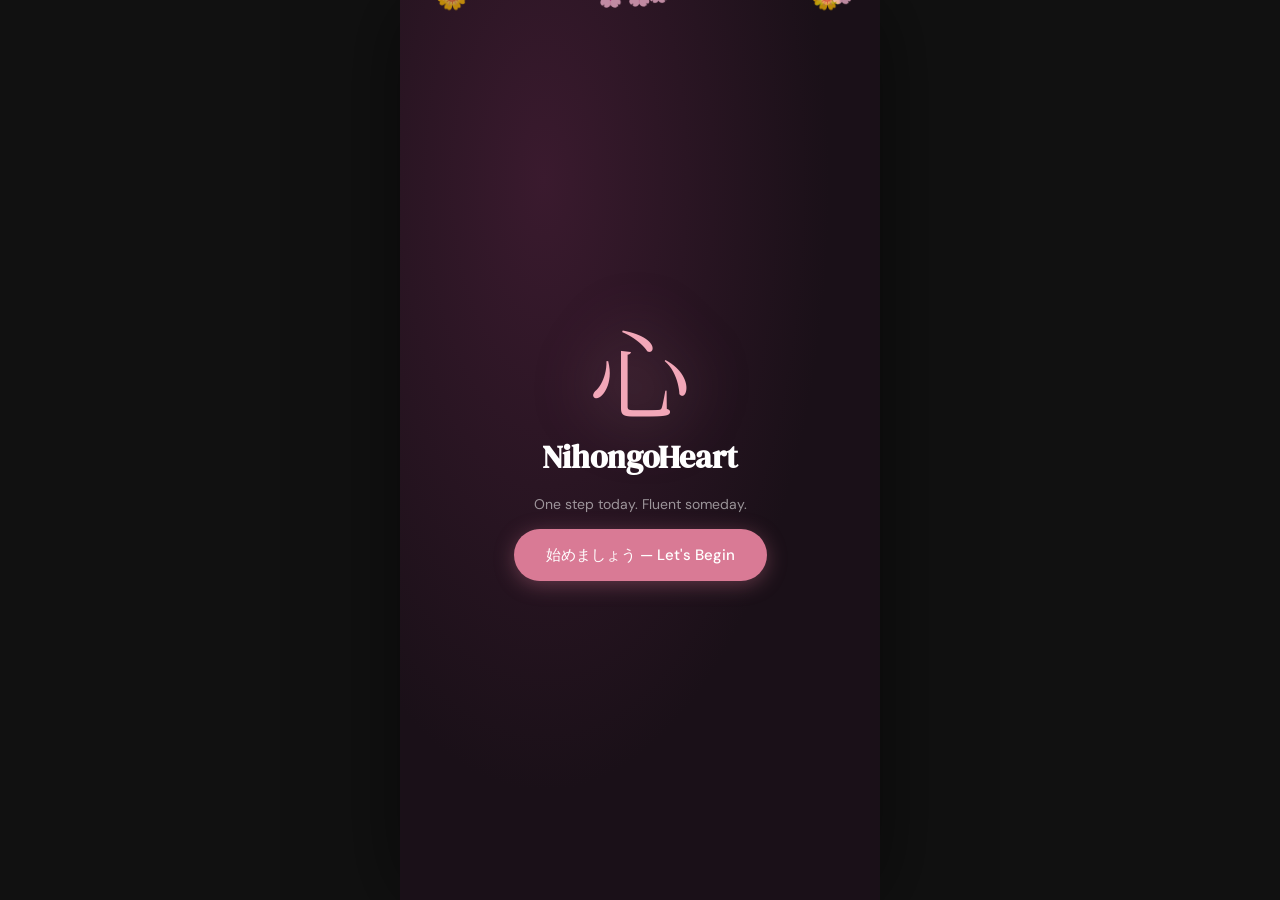
==== commit be2c010a: "Update index.html" ====
--- a/index.html
+++ b/index.html
@@ -552,7 +552,7 @@
 var API_KEY = "";
 // ──────────────────────────────────────────────────────────────────
 
-var GEMINI_URL = "https://generativelanguage.googleapis.com/v1/models/gemini-1.5-flash:generateContent?key=";
+var GEMINI_URL = "https://generativelanguage.googleapis.com/v1beta/models/gemini-2.5-flash:generateContent?key=";
 
 // ── VOCAB DATA ─────────────────────────────────────────────────────
 var VOCAB = [
@@ -1022,7 +1022,7 @@
 
 // ── GEMINI API CALL ────────────────────────────────────────────────
 function callGemini(prompt,key,maxTokens){
-  var url="https://generativelanguage.googleapis.com/v1/models/gemini-1.5-flash:generateContent?key="+key;
+  var url="https://generativelanguage.googleapis.com/v1beta/models/gemini-2.5-flash:generateContent?key="+key;
   return fetch(url,{
     method:"POST",
     headers:{"Content-Type":"application/json"},
